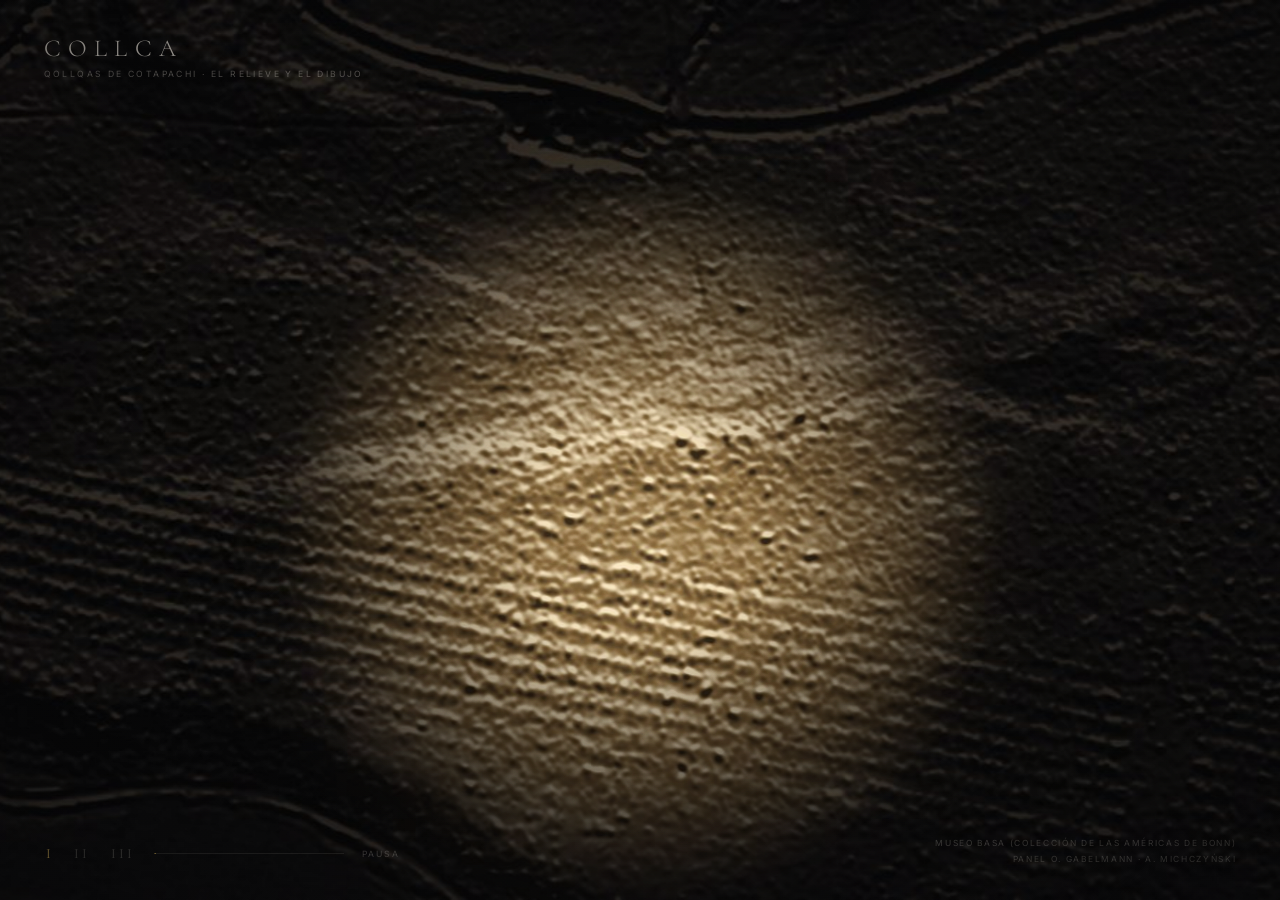
==== collca.html @ 6058465c "Agrega collca.html, escena animada de las qollqas de Cotapachi" ====
<!DOCTYPE html>
<html lang="es">
<head>
<meta charset="utf-8">
<meta name="viewport" content="width=device-width, initial-scale=1">
<title>Collca · Qollqas de Cotapachi · Museo BASA (Colección de las Américas de Bonn)</title>
<link rel="preconnect" href="https://fonts.googleapis.com">
<link rel="preconnect" href="https://fonts.gstatic.com" crossorigin>
<link href="https://fonts.googleapis.com/css2?family=Cormorant+Garamond:ital,wght@0,300;0,400;0,500;1,300&family=Inter:wght@300;400;500&display=swap" rel="stylesheet">
<style>
:root{
  --base:#09090b; --bone:#eee8dd; --ocre:#cba42a; --terra:#8e4e2c; --rojo:#c62626;
  --gold:#d9b45a; --gold-hi:#ffe7b0;
  --serif:"Cormorant Garamond",Garamond,Georgia,"Times New Roman",serif;
  --sans:"Inter",-apple-system,BlinkMacSystemFont,"Segoe UI",Helvetica,Arial,sans-serif;
  --lx:50%; --ly:58%; --lr:30%;
  --px:50%; --py:50%;
  --mrx:150%; --mry:150%; --mcx:50%; --mcy:50%;
  --ease:cubic-bezier(.16,.84,.24,1);
}
*{box-sizing:border-box;margin:0;padding:0}
html,body{height:100%;background:var(--base);overflow:hidden}
body{font-family:var(--sans);color:var(--bone);-webkit-font-smoothing:antialiased}
#stage{position:relative;width:100%;height:100vh;min-height:420px;overflow:hidden;background:#050506;isolation:isolate}

/* ---------- I. terreno: dos placas graduadas, una oscura y una iluminada ---------- */
.cam{position:absolute;left:0;top:0;z-index:1;transform-origin:0 0;will-change:transform}
.ter{position:absolute;left:0;top:0;width:100%;height:100%;background-size:100% 100%;background-repeat:no-repeat}
.ter.dk{background-image:url([data-uri])}
.ter.lt{background-image:url([data-uri]);
  -webkit-mask-image:radial-gradient(circle at var(--lx) var(--ly),#000 0%,rgba(0,0,0,.94) calc(var(--lr)*.30),rgba(0,0,0,.52) calc(var(--lr)*.62),rgba(0,0,0,0) var(--lr));
          mask-image:radial-gradient(circle at var(--lx) var(--ly),#000 0%,rgba(0,0,0,.94) calc(var(--lr)*.30),rgba(0,0,0,.52) calc(var(--lr)*.62),rgba(0,0,0,0) var(--lr))}
.ter.wm{background-image:none;
  background:radial-gradient(circle at var(--lx) var(--ly),rgba(255,204,132,.20) 0%,rgba(255,182,100,.075) calc(var(--lr)*.55),rgba(0,0,0,0) calc(var(--lr)*1.15));
  mix-blend-mode:screen}
.veil{position:absolute;inset:0;z-index:2;pointer-events:none;background:#07070a;opacity:0;
  transition:opacity 2.4s ease}
body[data-act="2"] .veil{opacity:.80}
body[data-act="3"] .veil{opacity:.88}

/* ---------- anclas de luz ---------- */
.anchor{position:absolute;width:60px;height:60px;margin:-30px 0 0 -30px;z-index:6}
.anchor i{position:absolute;left:50%;top:50%;width:13px;height:13px;margin:-6.5px 0 0 -6.5px;border-radius:50%;
  border:1px solid rgba(255,224,168,.9);box-shadow:0 0 16px 2px rgba(255,196,110,.40),inset 0 0 7px rgba(255,214,150,.55);
  opacity:0;transform:scale(.4);transition:opacity .9s ease,transform 1.1s var(--ease)}
.anchor u{position:absolute;left:50%;top:50%;width:72px;height:72px;margin:-36px 0 0 -36px;border-radius:50%;
  border:1px solid rgba(255,214,150,.30);opacity:0;transform:scale(.5)}
.anchor b{position:absolute;left:50%;top:50%;width:150px;height:1px;margin:-1px 0 0 6px;transform-origin:0 50%;
  background:linear-gradient(90deg,rgba(255,214,150,.5),rgba(255,214,150,0));opacity:0;
  transition:opacity 1s ease;transform:scaleX(0)}
.anchor.on i{opacity:1;transform:scale(1)}
.anchor.on u{animation:halo 3.8s ease-out infinite}
@keyframes halo{0%{opacity:.55;transform:scale(.42)}70%{opacity:0;transform:scale(1.55)}100%{opacity:0;transform:scale(1.55)}}

/* ---------- fichas ---------- */
.card{position:absolute;z-index:8;width:min(29vw,336px);min-width:230px;opacity:0;transform:translateY(16px);
  transition:opacity 1.1s ease,transform 1.3s var(--ease);pointer-events:none}
.card.on{opacity:1;transform:translateY(0)}
.card .plate{position:relative;overflow:hidden;border:1px solid rgba(226,205,160,.18);background:#0b0a09}
.card .plate img{display:block;width:100%;height:auto;max-height:31vh;object-fit:cover;
  filter:brightness(.84) contrast(1.07) saturate(.76) sepia(.17)}
.card .plate:after{content:"";position:absolute;inset:0;background:linear-gradient(180deg,rgba(0,0,0,0) 45%,rgba(6,5,4,.72) 100%)}
.card h4{font-family:var(--sans);font-weight:500;font-size:9.5px;letter-spacing:.30em;text-transform:uppercase;
  color:var(--gold);margin:12px 0 7px;opacity:.95}
.card p{font-family:var(--serif);font-weight:300;font-size:clamp(12.5px,1.25vw,15.5px);line-height:1.6;color:rgba(238,232,221,.86)}
.card .rule{width:26px;height:1px;background:linear-gradient(90deg,var(--gold),rgba(203,164,42,0));margin:10px 0 0}

/* ---------- II. folio ---------- */
.folio-wrap{position:absolute;left:0;top:0;width:100%;height:100%;z-index:4;pointer-events:none;
  opacity:0;transition:opacity 2.6s ease}
body[data-act="2"] .folio-wrap,body[data-act="3"] .folio-wrap{opacity:1}
.folio{position:absolute;left:50%;top:50%;transform:translate(-50%,-50%);
  transition:transform 4.2s var(--ease),opacity 2s ease;transform-origin:50% 50%;will-change:transform}
/* el iris se cierra como una lámpara elíptica sobre una sola nave, de modo que las
   figuras humanas del dibujo se disuelven en la sombra en lugar de quedar cortadas */
.folio .sheet{position:relative;width:100%;height:100%;
  -webkit-mask-image:radial-gradient(ellipse var(--mrx) var(--mry) at var(--mcx) var(--mcy),#000 0%,rgba(0,0,0,.95) 50%,rgba(0,0,0,0) 100%);
          mask-image:radial-gradient(ellipse var(--mrx) var(--mry) at var(--mcx) var(--mcy),#000 0%,rgba(0,0,0,.95) 50%,rgba(0,0,0,0) 100%);
  -webkit-mask-repeat:no-repeat;mask-repeat:no-repeat}
.ink,.lamp{position:absolute;inset:0;
  -webkit-mask-image:url([data-uri]);mask-image:url([data-uri]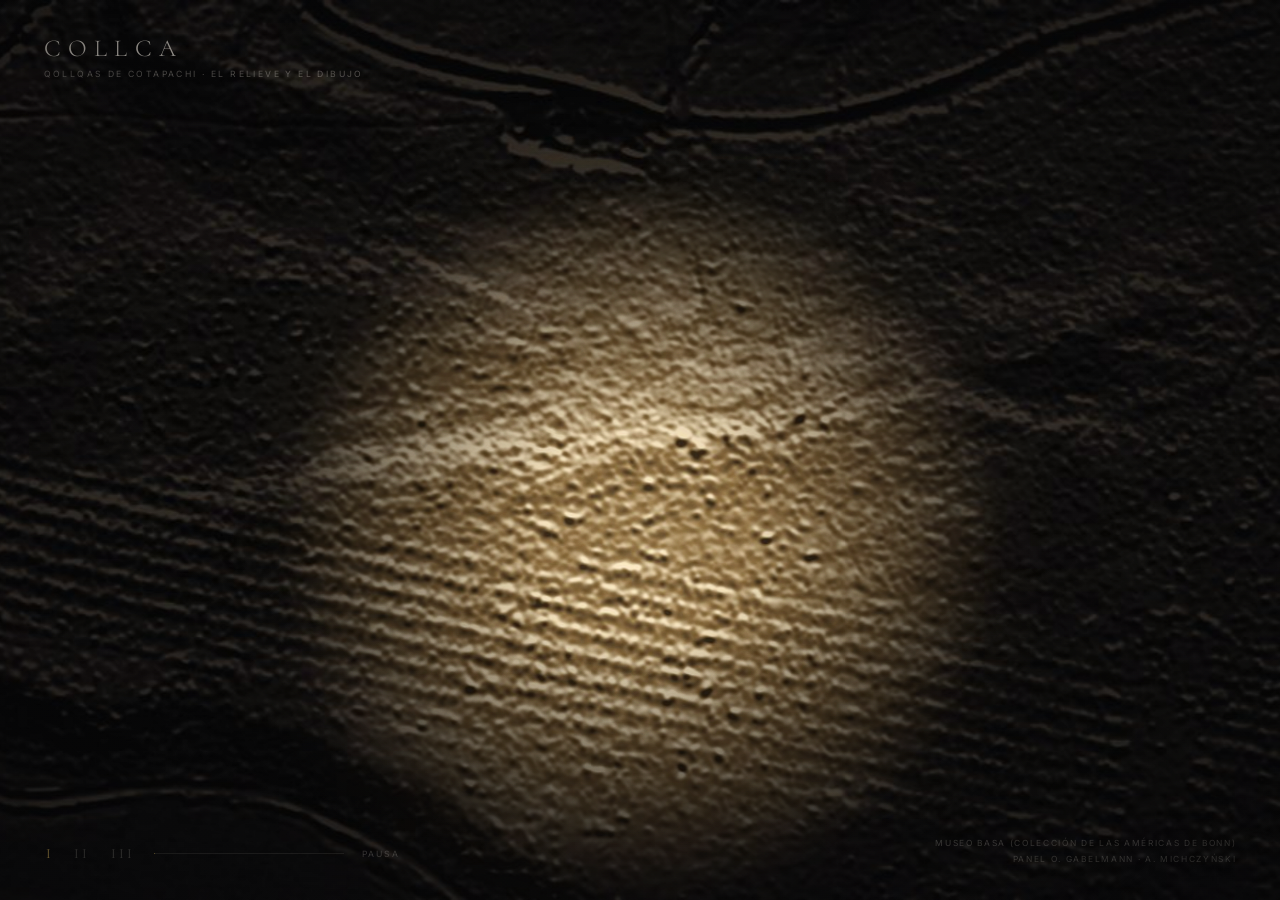
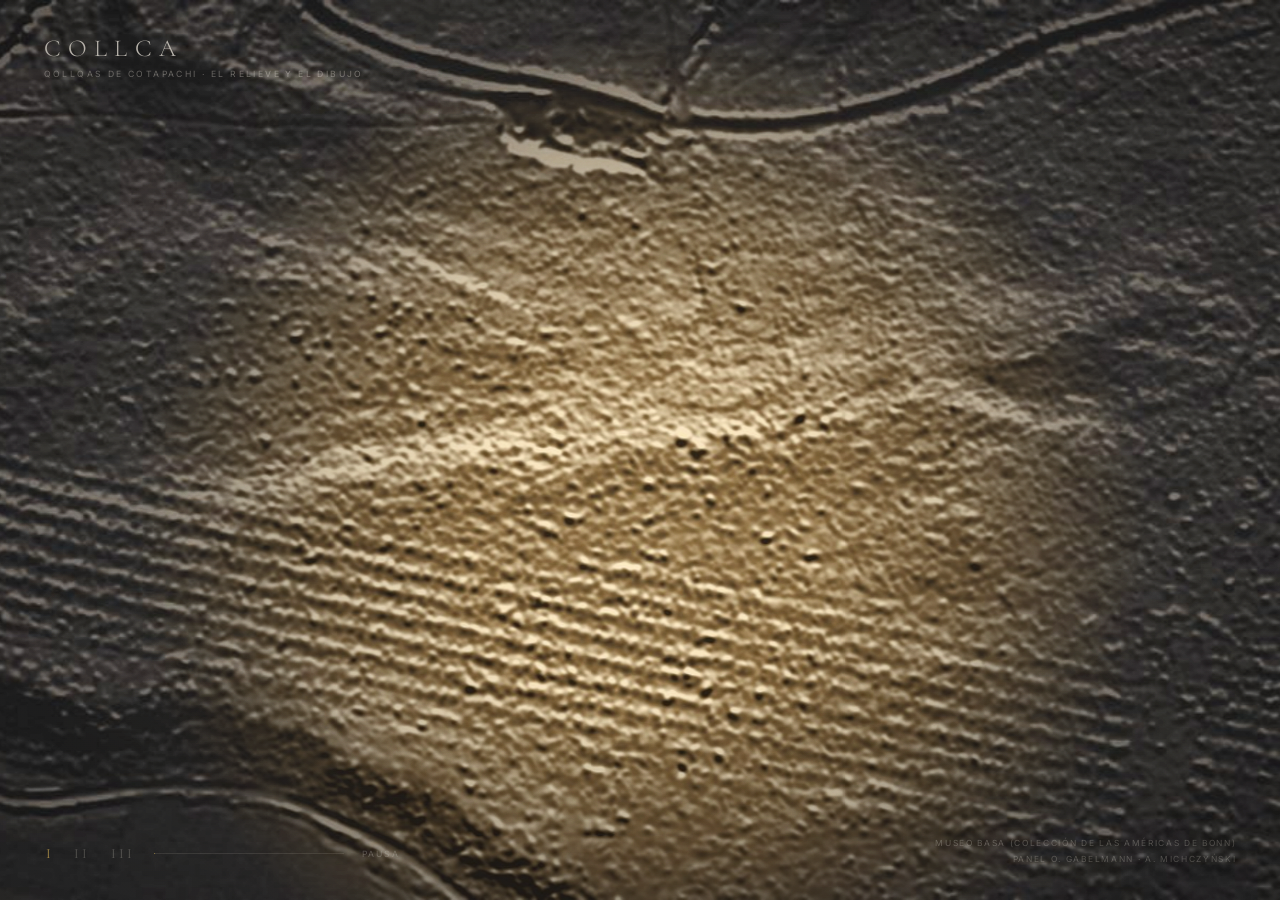
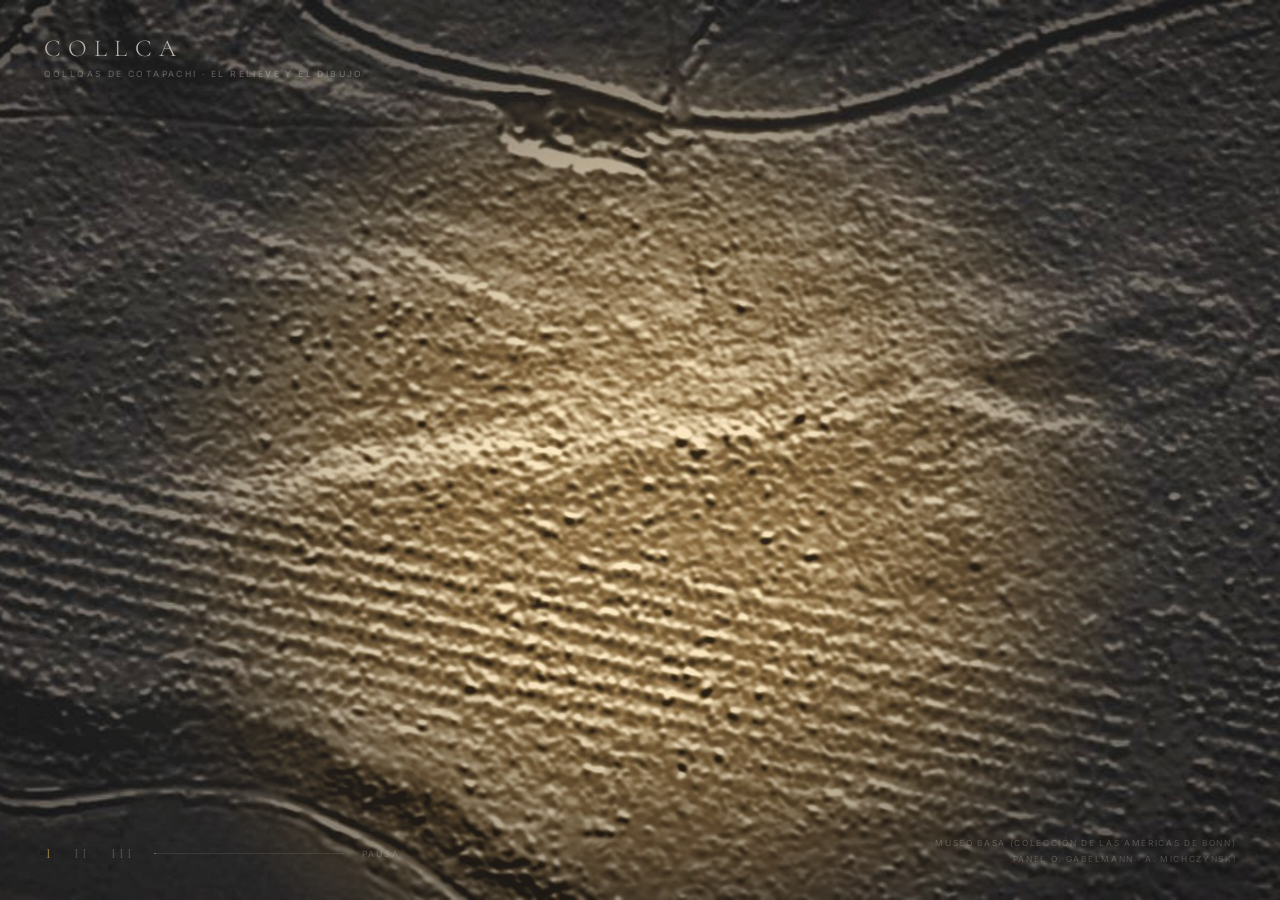
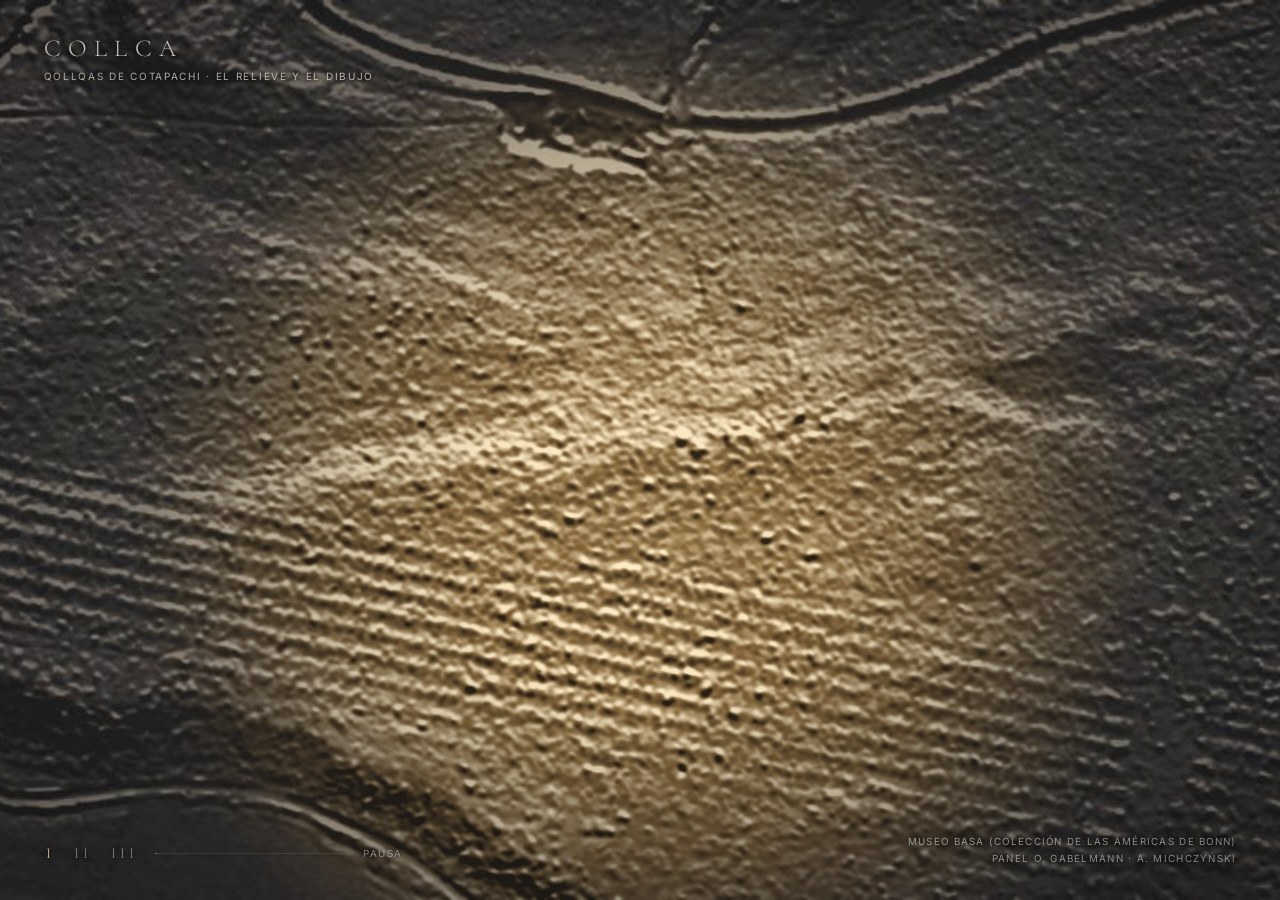
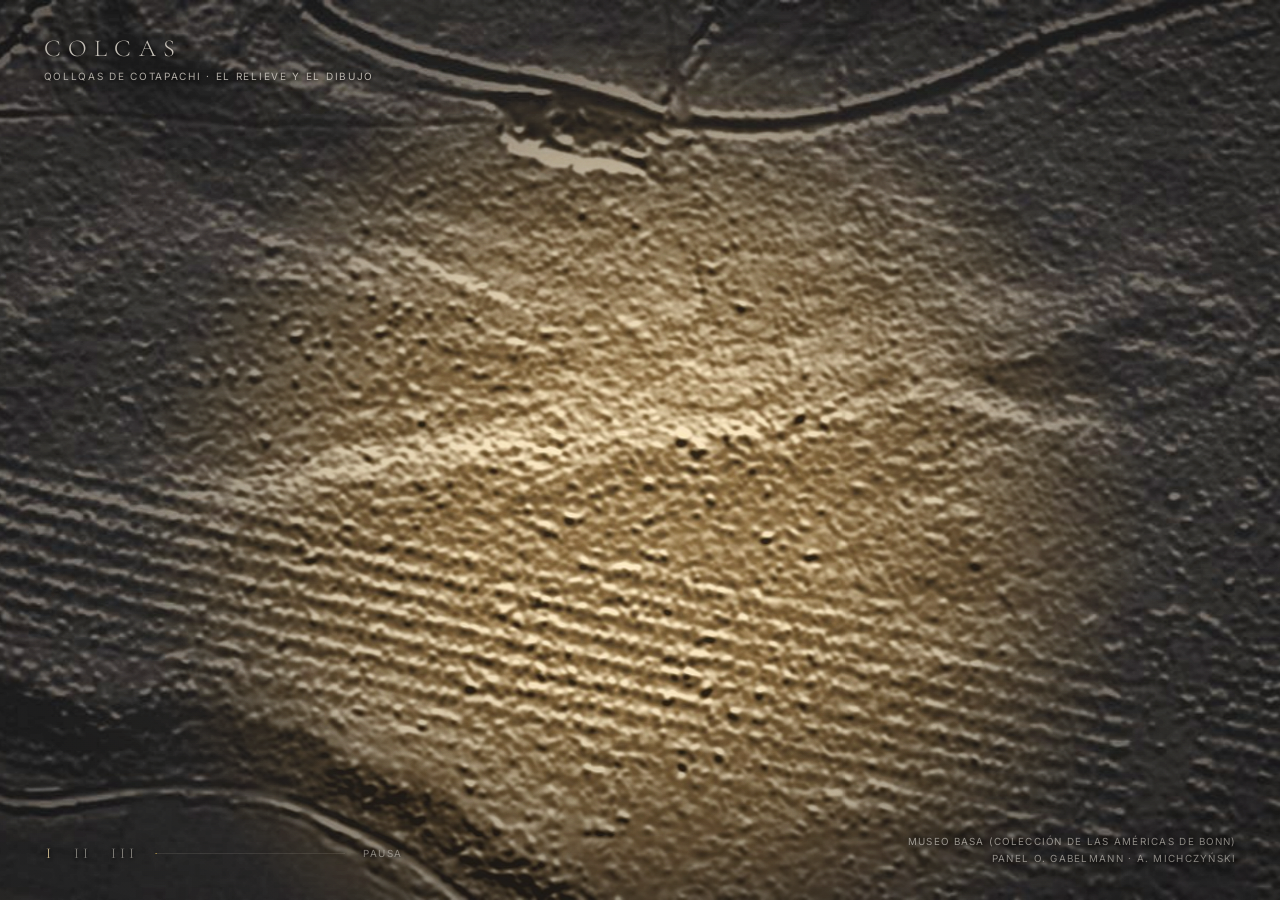
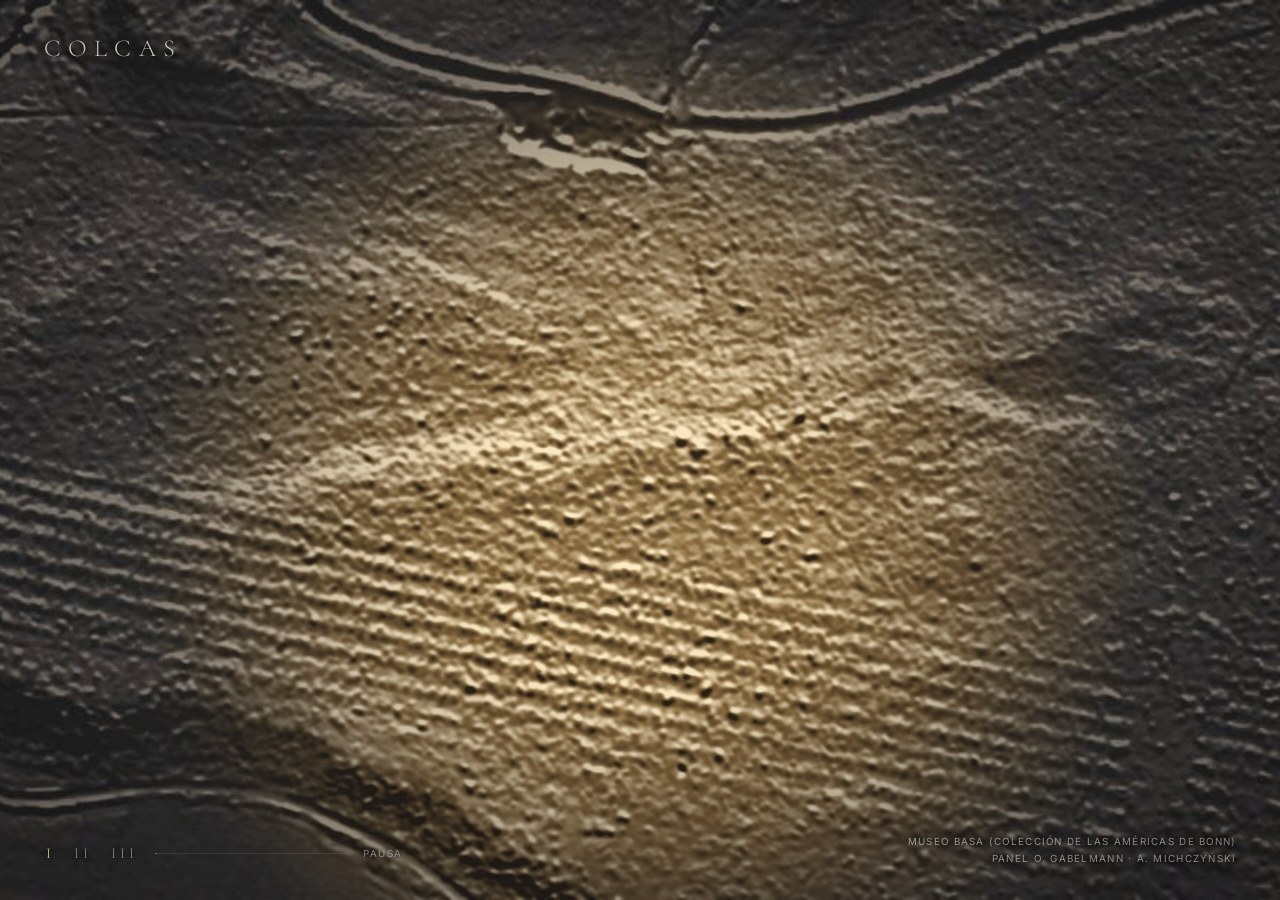
